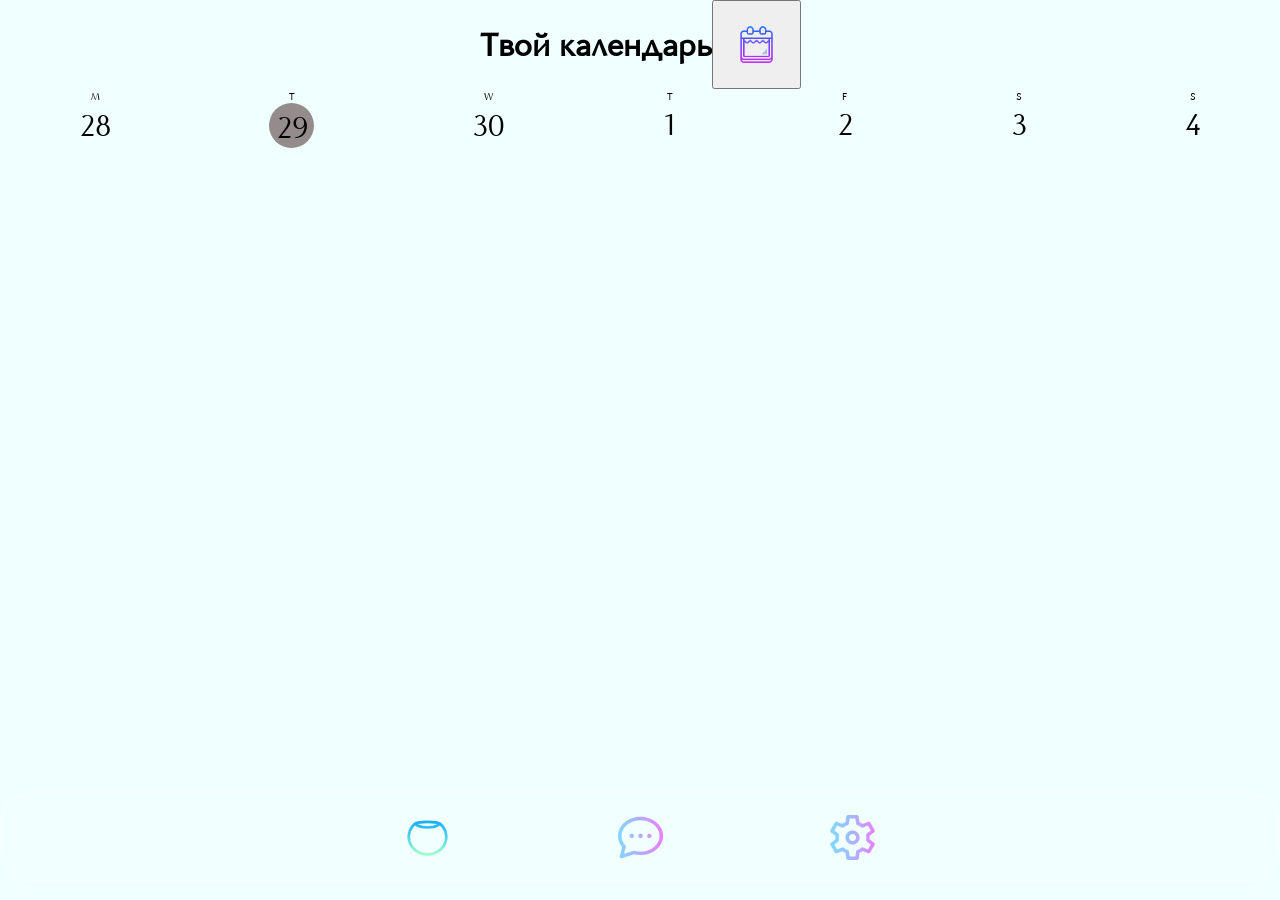
==== frontend/index.html @ 2f111b33 "Initial version of yourCalendar" ====
<!DOCTYPE html>
<html>
<head>
    <meta charset="UTF-8">
    <meta name="viewport" content="width=device-width, initial-scale=1.0">
    <title>Твой календарь</title>

    <link rel="stylesheet" href="style.css">
</head>
 <body>

    <div class="header">
        <h1 style="text-align: center;">Твой календарь</h1>
        <button class="logo-calendar">  
            <img src="icons/calendar.png" alt="Календарь" class="button-logo">        
        </button>
    </div>
    <div class="date-strip">
        <div class="date">
            <span class="weekday">M</span>
            <span class="number">28</span>
        </div>

        <div class="date">
            <span class="weekday">T</span>
            <div class="date today">
                <span class="number">29</span>
            </div>
        </div>

        <div class="date">
            <span class="weekday">W</span>
            <span class="number">30</span>
        </div>

        <div class="date">
            <span class="weekday">T</span>
            <span class="number">1</span>
        </div>

        <div class="date">
            <span class="weekday">F</span>
            <span class="number">2</span>
        </div>

        <div class="date">
            <span class="weekday">S</span>
            <span class="number">3</span>
        </div>

        <div class="date">
            <span class="weekday">S</span>
            <span class="number">4</span>
        </div>

    </div>

    <div id="calendar">
        <h2>Календарь</h2>

        <!-- здесь позже будет полноценный календарь -->

    </div>
    <div class="buttons">
        <a href="index.html" class="logo-button">
            <img src="icons/homepage.png" alt="Чат" class="button-logo">
        </a>
        <a href="chat.html" class="logo-button">
            <img src="icons/chat.png" alt="Чат" class="button-logo">
        </a>
        <!-- <button id="chat-button" class="logo-button">
            <img src="icons/chat.png" alt="Чат" class="button-logo">
            
        </button> -->

        <a href="settings.html" class="logo-button">
            <img src="icons/settings.png" alt="Чат" class="button-logo">
        </a>
    </div>
    <script src="app.js"></script>
</body>
</html>
---- frontend/style.css ----
@font-face {
    font-family: "Jonova";
    src: url("fonts/Jonova-Regular.ttf") format("truetype");
}


body{
  margin: 0;
  font-family: "Jonova", sans-serif;
  color: black;
  text-align: center;
  background-color: azure;
}
.header{
  display: flex;
  align-items: center;
  justify-content: center;
}
.logo-calendar{
  display:flex ;
  align-items: center;    /* Выравниваем по центру по горизонтали */
  justify-content: center;/* Выравниваем по центру по вертикали */
  padding: 20px 20px;     /* Внутренние отступы кнопки */
  cursor: pointer;        /* Курсор в виде руки при наведении */
}
#calendar{
  display:none;
}

.date-strip {
    display: flex;
    width: 100%;
    justify-content: space-around;
    text-align: center;
}

.date {
  display: flex;
  flex-direction: column;
  align-items: center;
}

.weekday {
  font-size: 10px;
}

.number {
  margin-top: 10%;
  font-size: 30px;
}

.today {
  display: flex;
  flex-direction: column;
  justify-content: center;
  align-items: center;
  width: 45px;            /* Ширина логотипа */
  height: 45px;            /* Высота логотипа */
  border-radius: 60%;

  background: rgba(126, 111, 111, 0.8);
}
.cycle-card{
  background-color: rgba(148, 114, 141, 0.3);
  background-origin: border-box;
  background-image: none;
}
.buttons{
  position: fixed;
  bottom: 2%;
  left: 0;
  right: 0;
  background: rgba(255, 255, 255, 0.1);
  backdrop-filter: blur(10px);
  border: 1px solid rgba(255, 255, 255, 0.3);
  display: flex;
  align-items: center;
  justify-content: center;
  border-width: 2px;
  border-radius: 30px;
  gap: 10%;
}
.logo-button {
  display: flex;  /* Включаем флексбокс */
  background: rgba(255, 255, 255, 0);
  border-radius: 20px;     
  flex-direction: column; /* Располагаем элементы вертикально (друг под другом) */
  align-items: center;    /* Выравниваем по центру по горизонтали */
  justify-content: center;/* Выравниваем по центру по вертикали */
  padding: 20px 20px;     /* Внутренние отступы кнопки */
  cursor: pointer;        /* Курсор в виде руки при наведении */
}

.button-logo {
  width: 45px;            /* Ширина логотипа */
  height: 45px;            /* Высота логотипа */
}

.screen {
    position: fixed;
    inset: 0;
    display: flex;
    flex-direction: column;
}

.hidden {
    display: none;
}
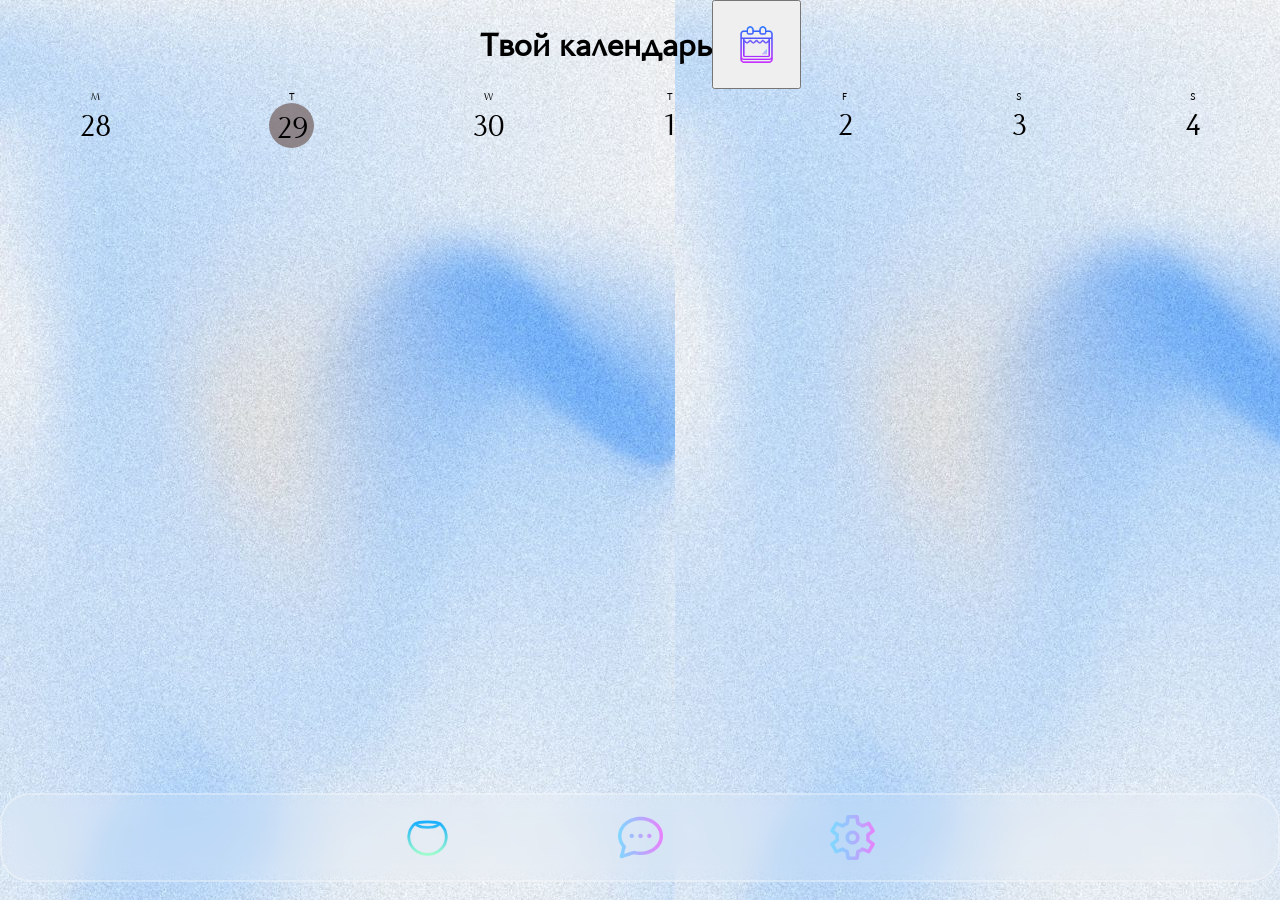
==== commit e3678070: "Update yourCalendar" ====
--- a/frontend/index.html
+++ b/frontend/index.html
@@ -68,15 +68,11 @@
         <a href="chat.html" class="logo-button">
             <img src="icons/chat.png" alt="Чат" class="button-logo">
         </a>
-        <!-- <button id="chat-button" class="logo-button">
-            <img src="icons/chat.png" alt="Чат" class="button-logo">
-            
-        </button> -->
 
         <a href="settings.html" class="logo-button">
             <img src="icons/settings.png" alt="Чат" class="button-logo">
         </a>
     </div>
-    <script src="app.js"></script>
+    <script src="index.js"></script>
 </body>
 </html>
--- a/frontend/style.css
+++ b/frontend/style.css
@@ -9,7 +9,7 @@
   font-family: "Jonova", sans-serif;
   color: black;
   text-align: center;
-  background-color: azure;
+  background-image: url("backgrounds/home.png");
 }
 .header{
   display: flex;
@@ -60,11 +60,8 @@
 
   background: rgba(126, 111, 111, 0.8);
 }
-.cycle-card{
-  background-color: rgba(148, 114, 141, 0.3);
-  background-origin: border-box;
-  background-image: none;
-}
+
+
 .buttons{
   position: fixed;
   bottom: 2%;
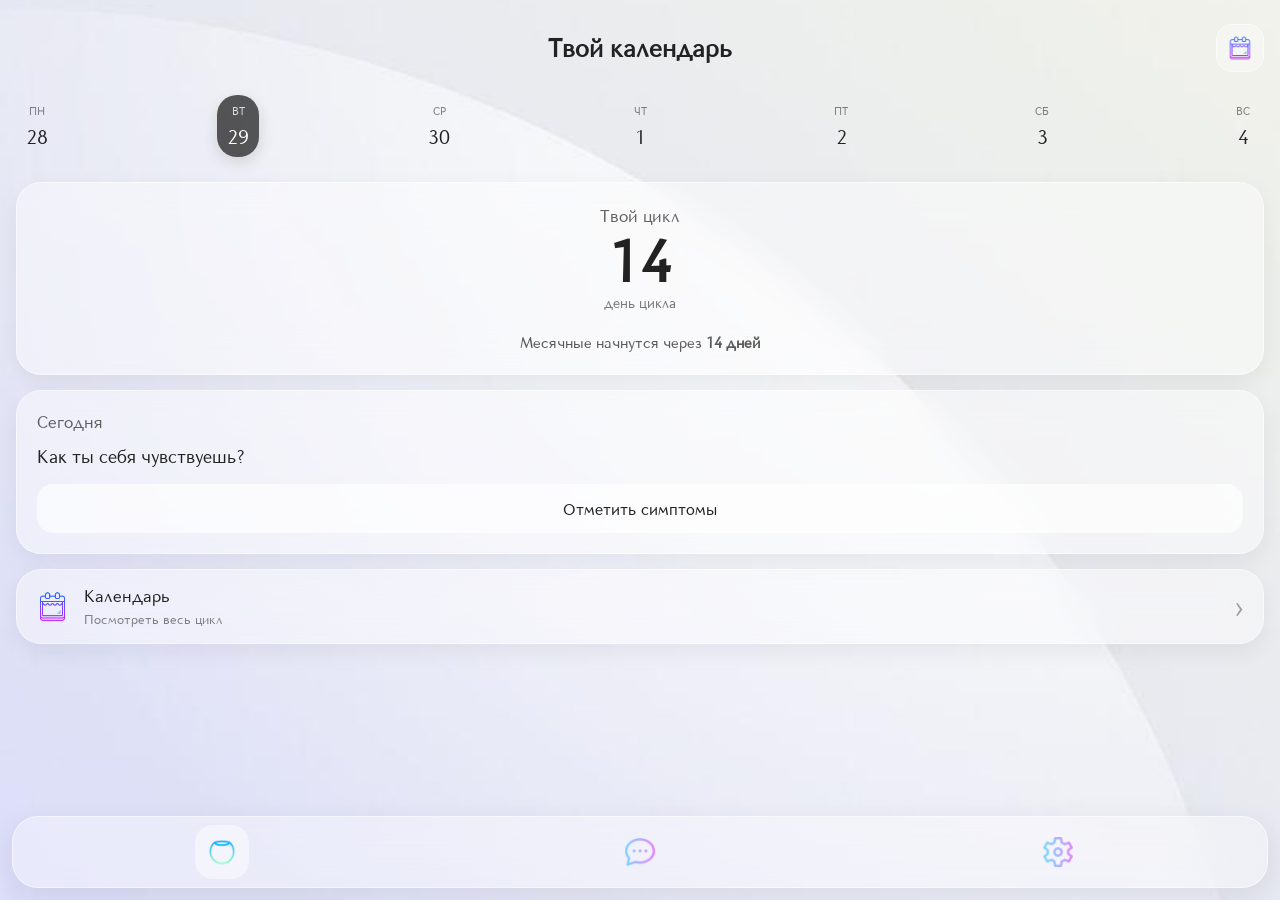
==== commit 0f92c4be: "ssddsada" ====
--- a/frontend/index.html
+++ b/frontend/index.html
@@ -1,78 +1,211 @@
 <!DOCTYPE html>
-<html>
+<html lang="ru">
+
 <head>
     <meta charset="UTF-8">
-    <meta name="viewport" content="width=device-width, initial-scale=1.0">
+
+    <meta
+        name="viewport"
+        content="width=device-width, initial-scale=1.0"
+    >
+
     <title>Твой календарь</title>
 
     <link rel="stylesheet" href="style.css">
+
+    <script src="https://telegram.org/js/telegram-web-app.js"></script>
 </head>
- <body>
-
-    <div class="header">
-        <h1 style="text-align: center;">Твой календарь</h1>
-        <button class="logo-calendar">  
-            <img src="icons/calendar.png" alt="Календарь" class="button-logo">        
-        </button>
-    </div>
-    <div class="date-strip">
-        <div class="date">
-            <span class="weekday">M</span>
-            <span class="number">28</span>
-        </div>
-
-        <div class="date">
-            <span class="weekday">T</span>
+
+<body>
+
+    <main class="home">
+
+        <!-- =========================
+             ВЕРХНЯЯ ЧАСТЬ
+             ========================= -->
+
+        <header class="header">
+
+            <h1>Твой календарь</h1>
+
+            <button class="calendar-button">
+                <img
+                    src="icons/calendar.png"
+                    alt="Календарь"
+                >
+            </button>
+
+        </header>
+
+
+        <!-- =========================
+             ЛЕНТА ДАТ
+             ========================= -->
+
+        <section class="date-strip">
+
+            <div class="date">
+                <span class="weekday">ПН</span>
+                <span class="number">28</span>
+            </div>
+
             <div class="date today">
+                <span class="weekday">ВТ</span>
                 <span class="number">29</span>
             </div>
-        </div>
-
-        <div class="date">
-            <span class="weekday">W</span>
-            <span class="number">30</span>
-        </div>
-
-        <div class="date">
-            <span class="weekday">T</span>
-            <span class="number">1</span>
-        </div>
-
-        <div class="date">
-            <span class="weekday">F</span>
-            <span class="number">2</span>
-        </div>
-
-        <div class="date">
-            <span class="weekday">S</span>
-            <span class="number">3</span>
-        </div>
-
-        <div class="date">
-            <span class="weekday">S</span>
-            <span class="number">4</span>
-        </div>
-
-    </div>
-
-    <div id="calendar">
-        <h2>Календарь</h2>
-
-        <!-- здесь позже будет полноценный календарь -->
-
-    </div>
-    <div class="buttons">
-        <a href="index.html" class="logo-button">
-            <img src="icons/homepage.png" alt="Чат" class="button-logo">
-        </a>
-        <a href="chat.html" class="logo-button">
-            <img src="icons/chat.png" alt="Чат" class="button-logo">
-        </a>
-
-        <a href="settings.html" class="logo-button">
-            <img src="icons/settings.png" alt="Чат" class="button-logo">
-        </a>
-    </div>
+
+            <div class="date">
+                <span class="weekday">СР</span>
+                <span class="number">30</span>
+            </div>
+
+            <div class="date">
+                <span class="weekday">ЧТ</span>
+                <span class="number">1</span>
+            </div>
+
+            <div class="date">
+                <span class="weekday">ПТ</span>
+                <span class="number">2</span>
+            </div>
+
+            <div class="date">
+                <span class="weekday">СБ</span>
+                <span class="number">3</span>
+            </div>
+
+            <div class="date">
+                <span class="weekday">ВС</span>
+                <span class="number">4</span>
+            </div>
+
+        </section>
+
+
+        <!-- =========================
+             ОСНОВНОЙ КОНТЕНТ
+             ========================= -->
+
+        <section class="content">
+
+
+            <!-- ЦИКЛ -->
+
+            <div class="cycle-card">
+
+                <div class="card-title">
+                    Твой цикл
+                </div>
+
+                <div class="cycle-day">
+                    14
+                </div>
+
+                <div class="cycle-label">
+                    день цикла
+                </div>
+
+                <div class="cycle-next">
+                    Месячные начнутся через
+                    <strong>14 дней</strong>
+                </div>
+
+            </div>
+
+
+            <!-- СЕГОДНЯ -->
+
+            <div class="today-card">
+
+                <div class="card-title">
+                    Сегодня
+                </div>
+
+                <div class="today-question">
+                    Как ты себя чувствуешь?
+                </div>
+
+                <button class="action-button">
+                    Отметить симптомы
+                </button>
+
+            </div>
+
+
+            <!-- КАЛЕНДАРЬ -->
+
+            <button class="calendar-card">
+
+                <img
+                    src="icons/calendar.png"
+                    alt=""
+                >
+
+                <div>
+                    <div class="calendar-card-title">
+                        Календарь
+                    </div>
+
+                    <div class="calendar-card-text">
+                        Посмотреть весь цикл
+                    </div>
+                </div>
+
+                <span class="arrow">
+                    ›
+                </span>
+
+            </button>
+
+
+        </section>
+
+
+        <!-- =========================
+             НИЖНЯЯ НАВИГАЦИЯ
+             ========================= -->
+
+        <nav class="bottom-navigation">
+
+            <a
+                href="index.html"
+                class="nav-button active"
+            >
+                <img
+                    src="icons/homepage.png"
+                    alt="Главная"
+                >
+            </a>
+
+
+            <a
+                href="chat.html"
+                class="nav-button"
+            >
+                <img
+                    src="icons/chat.png"
+                    alt="Чат"
+                >
+            </a>
+
+
+            <a
+                href="settings.html"
+                class="nav-button"
+            >
+                <img
+                    src="icons/settings.png"
+                    alt="Настройки"
+                >
+            </a>
+
+        </nav>
+
+    </main>
+
+
     <script src="index.js"></script>
+
 </body>
+
 </html>
--- a/frontend/style.css
+++ b/frontend/style.css
@@ -4,102 +4,494 @@
 }
 
 
-body{
-  margin: 0;
-  font-family: "Jonova", sans-serif;
-  color: black;
-  text-align: center;
-  background-image: url("backgrounds/home.png");
-}
-.header{
-  display: flex;
-  align-items: center;
-  justify-content: center;
-}
-.logo-calendar{
-  display:flex ;
-  align-items: center;    /* Выравниваем по центру по горизонтали */
-  justify-content: center;/* Выравниваем по центру по вертикали */
-  padding: 20px 20px;     /* Внутренние отступы кнопки */
-  cursor: pointer;        /* Курсор в виде руки при наведении */
-}
-#calendar{
-  display:none;
-}
+/* =========================================
+   ОСНОВА
+   ========================================= */
+
+* {
+    box-sizing: border-box;
+
+    -webkit-tap-highlight-color: transparent;
+}
+
+
+html,
+body {
+    width: 100%;
+    min-height: 100%;
+
+    margin: 0;
+    padding: 0;
+}
+
+
+body {
+    font-family: "Jonova", sans-serif;
+
+    color: #222;
+
+    background-image: url("backgrounds/home.png");
+    background-size: cover;
+    background-position: center;
+    background-attachment: fixed;
+}
+
+
+button,
+a {
+    font-family: inherit;
+}
+
+
+/* =========================================
+   ГЛАВНАЯ
+   ========================================= */
+
+.home {
+    width: 100%;
+    min-height: 100dvh;
+
+    padding:
+
+        max(15px, env(safe-area-inset-top))
+
+        16px
+
+        calc(100px + env(safe-area-inset-bottom));
+}
+
+
+/* =========================================
+   ШАПКА
+   ========================================= */
+
+.header {
+    display: flex;
+
+    align-items: center;
+    justify-content: center;
+
+    position: relative;
+
+    height: 65px;
+}
+
+
+.header h1 {
+    margin: 0;
+
+    font-size: 25px;
+    font-weight: 600;
+}
+
+
+.calendar-button {
+    position: absolute;
+
+    right: 0;
+
+    width: 48px;
+    height: 48px;
+
+    padding: 10px;
+
+    display: flex;
+    align-items: center;
+    justify-content: center;
+
+    border: 1px solid rgba(255, 255, 255, 0.45);
+
+    border-radius: 16px;
+
+    background: rgba(255, 255, 255, 0.35);
+
+    backdrop-filter: blur(15px);
+    -webkit-backdrop-filter: blur(15px);
+
+    cursor: pointer;
+
+    transition: 0.15s;
+}
+
+
+.calendar-button img {
+    width: 28px;
+    height: 28px;
+
+    object-fit: contain;
+}
+
+
+.calendar-button:active {
+    transform: scale(0.92);
+}
+
+
+/* =========================================
+   ДАТЫ
+   ========================================= */
 
 .date-strip {
-    display: flex;
     width: 100%;
+
+    display: flex;
+
+    align-items: center;
+    justify-content: space-between;
+
+    margin-top: 15px;
+}
+
+
+.date {
+    width: 42px;
+    height: 62px;
+
+    display: flex;
+
+    flex-direction: column;
+
+    align-items: center;
+    justify-content: center;
+
+    border-radius: 20px;
+
+    transition: 0.2s;
+}
+
+
+.weekday {
+    font-size: 11px;
+
+    opacity: 0.55;
+}
+
+
+.number {
+    margin-top: 6px;
+
+    font-size: 20px;
+}
+
+
+/* =========================================
+   СЕГОДНЯ
+   ========================================= */
+
+.date.today {
+    color: white;
+
+    background: rgba(40, 40, 40, 0.78);
+
+    box-shadow:
+        0 5px 15px rgba(0, 0, 0, 0.12);
+}
+
+
+.date.today .weekday {
+    opacity: 0.8;
+}
+
+
+/* =========================================
+   КОНТЕНТ
+   ========================================= */
+
+.content {
+    display: flex;
+
+    flex-direction: column;
+
+    gap: 15px;
+
+    margin-top: 25px;
+}
+
+
+/* =========================================
+   ОБЩИЕ КАРТОЧКИ
+   ========================================= */
+
+.cycle-card,
+.today-card,
+.calendar-card {
+
+    width: 100%;
+
+    border: 1px solid rgba(255, 255, 255, 0.5);
+
+    border-radius: 25px;
+
+    background: rgba(255, 255, 255, 0.42);
+
+    backdrop-filter: blur(18px);
+    -webkit-backdrop-filter: blur(18px);
+
+    box-shadow:
+        0 8px 25px rgba(0, 0, 0, 0.06);
+}
+
+
+/* =========================================
+   ЦИКЛ
+   ========================================= */
+
+.cycle-card {
+    padding: 22px;
+
+    text-align: center;
+}
+
+
+.card-title {
+    font-size: 17px;
+
+    opacity: 0.7;
+}
+
+
+.cycle-day {
+    margin-top: 5px;
+
+    font-size: 58px;
+
+    font-weight: 600;
+
+    line-height: 1;
+}
+
+
+.cycle-label {
+    margin-top: 3px;
+
+    font-size: 14px;
+
+    opacity: 0.6;
+}
+
+
+.cycle-next {
+    margin-top: 20px;
+
+    font-size: 15px;
+
+    opacity: 0.75;
+}
+
+
+.cycle-next strong {
+    font-weight: 600;
+}
+
+
+/* =========================================
+   СЕГОДНЯ
+   ========================================= */
+
+.today-card {
+    padding: 20px;
+}
+
+
+.today-question {
+    margin-top: 12px;
+
+    font-size: 18px;
+}
+
+
+/* =========================================
+   КНОПКА
+   ========================================= */
+
+.action-button {
+    width: 100%;
+
+    margin-top: 15px;
+
+    padding: 14px;
+
+    border: none;
+
+    border-radius: 16px;
+
+    background: rgba(255, 255, 255, 0.65);
+
+    color: #222;
+
+    font-family: inherit;
+
+    font-size: 16px;
+
+    cursor: pointer;
+
+    transition: 0.15s;
+}
+
+
+.action-button:active {
+    transform: scale(0.97);
+
+    background: rgba(255, 255, 255, 0.8);
+}
+
+
+/* =========================================
+   КАЛЕНДАРЬ
+   ========================================= */
+
+.calendar-card {
+
+    min-height: 75px;
+
+    padding: 15px 18px;
+
+    display: flex;
+
+    align-items: center;
+
+    text-align: left;
+
+    color: #222;
+
+    cursor: pointer;
+}
+
+
+.calendar-card img {
+    width: 35px;
+    height: 35px;
+
+    margin-right: 14px;
+}
+
+
+.calendar-card-title {
+    font-size: 17px;
+}
+
+
+.calendar-card-text {
+    margin-top: 3px;
+
+    font-size: 13px;
+
+    opacity: 0.55;
+}
+
+
+.arrow {
+    margin-left: auto;
+
+    font-size: 30px;
+
+    opacity: 0.4;
+}
+
+
+/* =========================================
+   НИЖНЕЕ МЕНЮ
+   ========================================= */
+
+.bottom-navigation {
+
+    position: fixed;
+
+    z-index: 100;
+
+    left: 12px;
+    right: 12px;
+
+    bottom: max(12px, env(safe-area-inset-bottom));
+
+    height: 72px;
+
+    display: flex;
+
+    align-items: center;
     justify-content: space-around;
-    text-align: center;
-}
-
-.date {
-  display: flex;
-  flex-direction: column;
-  align-items: center;
-}
-
-.weekday {
-  font-size: 10px;
-}
-
-.number {
-  margin-top: 10%;
-  font-size: 30px;
-}
-
-.today {
-  display: flex;
-  flex-direction: column;
-  justify-content: center;
-  align-items: center;
-  width: 45px;            /* Ширина логотипа */
-  height: 45px;            /* Высота логотипа */
-  border-radius: 60%;
-
-  background: rgba(126, 111, 111, 0.8);
-}
-
-
-.buttons{
-  position: fixed;
-  bottom: 2%;
-  left: 0;
-  right: 0;
-  background: rgba(255, 255, 255, 0.1);
-  backdrop-filter: blur(10px);
-  border: 1px solid rgba(255, 255, 255, 0.3);
-  display: flex;
-  align-items: center;
-  justify-content: center;
-  border-width: 2px;
-  border-radius: 30px;
-  gap: 10%;
-}
-.logo-button {
-  display: flex;  /* Включаем флексбокс */
-  background: rgba(255, 255, 255, 0);
-  border-radius: 20px;     
-  flex-direction: column; /* Располагаем элементы вертикально (друг под другом) */
-  align-items: center;    /* Выравниваем по центру по горизонтали */
-  justify-content: center;/* Выравниваем по центру по вертикали */
-  padding: 20px 20px;     /* Внутренние отступы кнопки */
-  cursor: pointer;        /* Курсор в виде руки при наведении */
-}
-
-.button-logo {
-  width: 45px;            /* Ширина логотипа */
-  height: 45px;            /* Высота логотипа */
-}
-
-.screen {
-    position: fixed;
-    inset: 0;
-    display: flex;
-    flex-direction: column;
-}
-
-.hidden {
-    display: none;
+
+    border: 1px solid rgba(255, 255, 255, 0.5);
+
+    border-radius: 26px;
+
+    background: rgba(255, 255, 255, 0.35);
+
+    backdrop-filter: blur(20px);
+    -webkit-backdrop-filter: blur(20px);
+
+    box-shadow:
+        0 8px 30px rgba(0, 0, 0, 0.08);
+}
+
+
+.nav-button {
+
+    width: 54px;
+    height: 54px;
+
+    display: flex;
+
+    align-items: center;
+    justify-content: center;
+
+    border-radius: 18px;
+
+    text-decoration: none;
+
+    transition:
+        transform 0.15s,
+        background 0.15s;
+}
+
+
+.nav-button img {
+    width: 30px;
+    height: 30px;
+
+    object-fit: contain;
+}
+
+
+.nav-button.active {
+    background: rgba(255, 255, 255, 0.45);
+}
+
+
+.nav-button:active {
+    transform: scale(0.9);
+}
+
+
+/* =========================================
+   МАЛЕНЬКИЕ ЭКРАНЫ
+   ========================================= */
+
+@media (max-width: 380px) {
+
+    .home {
+        padding-left: 12px;
+        padding-right: 12px;
+    }
+
+
+    .header h1 {
+        font-size: 22px;
+    }
+
+
+    .date {
+        width: 38px;
+    }
+
+
+    .number {
+        font-size: 18px;
+    }
+
+
+    .cycle-day {
+        font-size: 50px;
+    }
+
 }
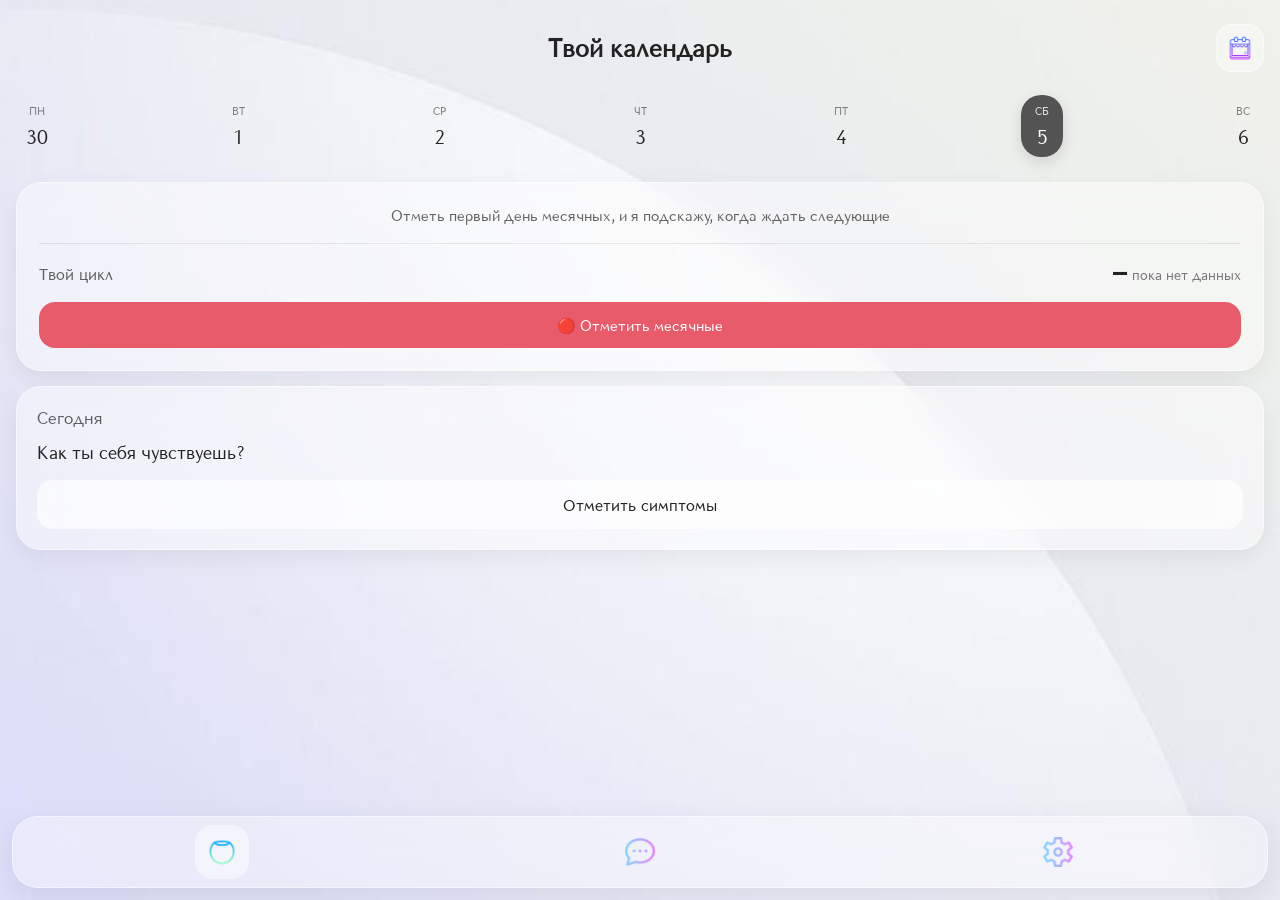
==== commit 6fb1bb40: "Update main page and settings" ====
--- a/frontend/index.html
+++ b/frontend/index.html
@@ -20,15 +20,13 @@
 
     <main class="home">
 
-        <!-- =========================
-             ВЕРХНЯЯ ЧАСТЬ
-             ========================= -->
+        <!-- ВЕРХНЯЯ ЧАСТЬ -->
 
         <header class="header">
 
             <h1>Твой календарь</h1>
 
-            <button class="calendar-button">
+            <button class="calendar-button" id="calendarButton">
                 <img
                     src="icons/calendar.png"
                     alt="Календарь"
@@ -38,77 +36,40 @@
         </header>
 
 
-        <!-- =========================
-             ЛЕНТА ДАТ
-             ========================= -->
-
-        <section class="date-strip">
-
-            <div class="date">
-                <span class="weekday">ПН</span>
-                <span class="number">28</span>
-            </div>
-
-            <div class="date today">
-                <span class="weekday">ВТ</span>
-                <span class="number">29</span>
-            </div>
-
-            <div class="date">
-                <span class="weekday">СР</span>
-                <span class="number">30</span>
-            </div>
-
-            <div class="date">
-                <span class="weekday">ЧТ</span>
-                <span class="number">1</span>
-            </div>
-
-            <div class="date">
-                <span class="weekday">ПТ</span>
-                <span class="number">2</span>
-            </div>
-
-            <div class="date">
-                <span class="weekday">СБ</span>
-                <span class="number">3</span>
-            </div>
-
-            <div class="date">
-                <span class="weekday">ВС</span>
-                <span class="number">4</span>
-            </div>
-
-        </section>
-
-
-        <!-- =========================
-             ОСНОВНОЙ КОНТЕНТ
-             ========================= -->
+        <!-- ЛЕНТА ДАТ (заполняется в index.js по текущей дате) -->
+
+        <section class="date-strip" id="dateStrip"></section>
+
+
+        <!-- ОСНОВНОЙ КОНТЕНТ -->
 
         <section class="content">
 
-
-            <!-- ЦИКЛ -->
+            <!-- ЦИКЛ: сначала прогноз, потом день цикла -->
 
             <div class="cycle-card">
 
-                <div class="card-title">
-                    Твой цикл
-                </div>
-
-                <div class="cycle-day">
-                    14
-                </div>
-
-                <div class="cycle-label">
-                    день цикла
-                </div>
-
-                <div class="cycle-next">
-                    Месячные начнутся через
-                    <strong>14 дней</strong>
-                </div>
+                <div class="cycle-next" id="cycleNext"></div>
+
+                <div class="cycle-info">
+
+                    <div class="card-title">
+                        Твой цикл
+                    </div>
+
+                    <div class="cycle-day-wrap">
+                        <span class="cycle-day" id="cycleDay">–</span>
+                        <span class="cycle-label" id="cycleLabel">день цикла</span>
+                    </div>
+
+                </div>
+
+                <button
+                    class="period-button"
+                    id="periodButton"
+                >
+                    🔴 Отметить месячные
+                </button>
 
             </div>
 
@@ -121,91 +82,143 @@
                     Сегодня
                 </div>
 
-                <div class="today-question">
+                <div class="today-question" id="todayQuestion">
                     Как ты себя чувствуешь?
                 </div>
 
-                <button class="action-button">
+                <button class="action-button" id="symptomsButton">
                     Отметить симптомы
                 </button>
 
             </div>
 
-
-            <!-- КАЛЕНДАРЬ -->
-
-            <button class="calendar-card">
-
-                <img
-                    src="icons/calendar.png"
-                    alt=""
-                >
-
-                <div>
-                    <div class="calendar-card-title">
-                        Календарь
-                    </div>
-
-                    <div class="calendar-card-text">
-                        Посмотреть весь цикл
-                    </div>
-                </div>
-
-                <span class="arrow">
-                    ›
-                </span>
-
-            </button>
-
-
         </section>
 
 
-        <!-- =========================
-             НИЖНЯЯ НАВИГАЦИЯ
-             ========================= -->
+        <!-- НИЖНЯЯ НАВИГАЦИЯ -->
 
         <nav class="bottom-navigation">
 
-            <a
-                href="index.html"
-                class="nav-button active"
-            >
-                <img
-                    src="icons/homepage.png"
-                    alt="Главная"
-                >
+            <a href="index.html" class="nav-button active">
+                <img src="icons/homepage.png" alt="Главная">
             </a>
 
-
-            <a
-                href="chat.html"
-                class="nav-button"
-            >
-                <img
-                    src="icons/chat.png"
-                    alt="Чат"
-                >
+            <a href="messages.html" class="nav-button">
+                <img src="icons/chat.png" alt="Чат">
             </a>
 
-
-            <a
-                href="settings.html"
-                class="nav-button"
-            >
-                <img
-                    src="icons/settings.png"
-                    alt="Настройки"
-                >
+            <a href="settings.html" class="nav-button">
+                <img src="icons/settings.png" alt="Настройки">
             </a>
 
         </nav>
 
+
+        <!-- КАЛЕНДАРЬ -->
+
+        <div class="calendar-overlay" id="calendarOverlay">
+
+            <div class="calendar-modal">
+
+                <div class="calendar-modal-header">
+
+                    <div>
+                        <div class="calendar-title">Календарь</div>
+
+                        <div class="calendar-mode-text" id="calendarModeText">
+                            Нажми на первый день месячных
+                        </div>
+                    </div>
+
+                    <button class="calendar-close" id="calendarClose">×</button>
+
+                </div>
+
+                <div class="calendar-scroll" id="calendarScroll">
+                    <!-- Месяцы создаются через JS -->
+                </div>
+
+            </div>
+
+        </div>
+
+
+        <!-- САМОЧУВСТВИЕ -->
+
+        <div class="calendar-overlay" id="symptomsOverlay">
+
+            <div class="calendar-modal symptoms-modal">
+
+                <div class="calendar-modal-header">
+
+                    <div>
+                        <div class="calendar-title">Как ты сегодня?</div>
+
+                        <div class="calendar-mode-text">
+                            Отметь, что чувствуешь. Это поможет мне поддержать тебя
+                        </div>
+                    </div>
+
+                    <button class="calendar-close" id="symptomsClose">×</button>
+
+                </div>
+
+                <div class="symptoms-body">
+
+                    <div class="symptoms-section">
+                        <div class="symptoms-section-title">Настроение</div>
+                        <div class="mood-row" id="moodRow"></div>
+                    </div>
+
+                    <div class="symptoms-section">
+                        <div class="symptoms-section-title">Тело</div>
+                        <div class="chips" id="bodyChips"></div>
+                    </div>
+
+                    <div class="symptoms-section">
+                        <div class="symptoms-section-title">Эмоции</div>
+                        <div class="chips" id="emotionChips"></div>
+                    </div>
+
+                    <div class="symptoms-section">
+                        <div class="symptoms-section-title">Насколько сильная боль?</div>
+                        <div class="pain-row" id="painRow"></div>
+
+                        <div class="pain-hint" id="painHint">
+                            Если боль очень сильная или необычная, лучше рассказать
+                            взрослому, которому доверяешь, или показаться врачу.
+                        </div>
+                    </div>
+
+                    <div class="symptoms-section">
+                        <div class="symptoms-section-title">Хочешь что-то добавить?</div>
+
+                        <textarea
+                            class="symptoms-note"
+                            id="symptomsNote"
+                            maxlength="200"
+                            placeholder="Например: поругалась с подругой"
+                        ></textarea>
+                    </div>
+
+                </div>
+
+                <div class="symptoms-footer">
+                    <button class="symptoms-save" id="symptomsSave">
+                        Сохранить
+                    </button>
+                </div>
+
+            </div>
+
+        </div>
+
     </main>
 
 
+    <script src="cycle-data.js"></script>
     <script src="index.js"></script>
 
 </body>
 
-</html>+</html>
--- a/frontend/style.css
+++ b/frontend/style.css
@@ -213,8 +213,7 @@
    ========================================= */
 
 .cycle-card,
-.today-card,
-.calendar-card {
+.today-card {
 
     width: 100%;
 
@@ -250,11 +249,59 @@
 }
 
 
+.cycle-next {
+    margin: 0;
+}
+
+
+.cycle-next-label {
+    display: block;
+
+    font-size: 15px;
+
+    opacity: 0.7;
+}
+
+
+.cycle-next-value {
+    display: block;
+
+    margin-top: 6px;
+
+    font-size: 42px;
+    font-weight: 600;
+
+    line-height: 1.1;
+}
+
+
+.cycle-info {
+    margin-top: 18px;
+    padding-top: 14px;
+
+    display: flex;
+    align-items: baseline;
+    justify-content: space-between;
+
+    border-top: 1px solid rgba(0, 0, 0, 0.08);
+}
+
+
+.cycle-info .card-title {
+    font-size: 16px;
+}
+
+
+.cycle-day-wrap {
+    display: flex;
+    align-items: baseline;
+
+    gap: 6px;
+}
+
+
 .cycle-day {
-    margin-top: 5px;
-
-    font-size: 58px;
-
+    font-size: 26px;
     font-weight: 600;
 
     line-height: 1;
@@ -262,26 +309,12 @@
 
 
 .cycle-label {
-    margin-top: 3px;
-
     font-size: 14px;
 
     opacity: 0.6;
 }
 
 
-.cycle-next {
-    margin-top: 20px;
-
-    font-size: 15px;
-
-    opacity: 0.75;
-}
-
-
-.cycle-next strong {
-    font-weight: 600;
-}
 
 
 /* =========================================
@@ -336,57 +369,6 @@
 }
 
 
-/* =========================================
-   КАЛЕНДАРЬ
-   ========================================= */
-
-.calendar-card {
-
-    min-height: 75px;
-
-    padding: 15px 18px;
-
-    display: flex;
-
-    align-items: center;
-
-    text-align: left;
-
-    color: #222;
-
-    cursor: pointer;
-}
-
-
-.calendar-card img {
-    width: 35px;
-    height: 35px;
-
-    margin-right: 14px;
-}
-
-
-.calendar-card-title {
-    font-size: 17px;
-}
-
-
-.calendar-card-text {
-    margin-top: 3px;
-
-    font-size: 13px;
-
-    opacity: 0.55;
-}
-
-
-.arrow {
-    margin-left: auto;
-
-    font-size: 30px;
-
-    opacity: 0.4;
-}
 
 
 /* =========================================
@@ -490,8 +472,515 @@
     }
 
 
-    .cycle-day {
-        font-size: 50px;
-    }
-
+}
+/* =========================================================
+   ОТМЕТИТЬ МЕСЯЧНЫЕ
+   ========================================================= */
+
+.period-button {
+    width: 100%;
+    margin-top: 18px;
+
+    padding: 13px 16px;
+
+    border: none;
+    border-radius: 16px;
+
+    background: #e85b6b;
+
+    color: white;
+
+    font-family: inherit;
+    font-size: 15px;
+
+    cursor: pointer;
+
+    transition: transform 0.15s ease;
+}
+
+.period-button:active {
+    transform: scale(0.97);
+}
+
+
+/* =========================================================
+   КАЛЕНДАРЬ OVERLAY
+   ========================================================= */
+
+.calendar-overlay {
+    position: fixed;
+
+    inset: 0;
+
+    z-index: 1000;
+
+    display: flex;
+    align-items: flex-end;
+
+    background: rgba(0, 0, 0, 0.28);
+
+    backdrop-filter: blur(6px);
+    -webkit-backdrop-filter: blur(6px);
+
+    opacity: 0;
+    visibility: hidden;
+
+    transition:
+        opacity 0.25s ease,
+        visibility 0.25s ease;
+}
+
+
+.calendar-overlay.open {
+    opacity: 1;
+    visibility: visible;
+}
+
+
+/* =========================================================
+   ОКНО КАЛЕНДАРЯ
+   ========================================================= */
+
+.calendar-modal {
+    width: 100%;
+    height: 88dvh;
+
+    color: white;
+
+    background: rgba(35, 35, 42, 0.96);
+
+    border-radius: 28px 28px 0 0;
+
+    border-top:
+        1px solid rgba(255, 255, 255, 0.18);
+
+    backdrop-filter: blur(25px);
+    -webkit-backdrop-filter: blur(25px);
+
+    transform: translateY(100%);
+
+    transition:
+        transform 0.3s ease;
+
+    display: flex;
+    flex-direction: column;
+
+    overflow: hidden;
+}
+
+
+.calendar-overlay.open .calendar-modal {
+    transform: translateY(0);
+}
+
+
+/* =========================================================
+   ЗАГОЛОВОК КАЛЕНДАРЯ
+   ========================================================= */
+
+.calendar-modal-header {
+    min-height: 76px;
+
+    padding: 15px 18px;
+
+    display: flex;
+    align-items: center;
+    justify-content: space-between;
+
+    border-bottom:
+        1px solid rgba(255, 255, 255, 0.1);
+
+    flex-shrink: 0;
+}
+
+
+.calendar-title {
+    font-size: 21px;
+}
+
+
+.calendar-mode-text {
+    margin-top: 4px;
+
+    font-size: 12px;
+
+    opacity: 0.55;
+}
+
+
+.calendar-close {
+    width: 40px;
+    height: 40px;
+
+    border: none;
+    border-radius: 50%;
+
+    background:
+        rgba(255, 255, 255, 0.12);
+
+    color: white;
+
+    font-family: Arial, sans-serif;
+    font-size: 27px;
+
+    cursor: pointer;
+}
+
+
+/* =========================================================
+   ПРОКРУТКА КАЛЕНДАРЯ
+   ========================================================= */
+
+.calendar-scroll {
+    flex: 1;
+
+    overflow-y: auto;
+
+    padding: 16px 15px 30px;
+
+    -webkit-overflow-scrolling: touch;
+
+    overscroll-behavior: contain;
+}
+
+
+.calendar-scroll::-webkit-scrollbar {
+    width: 0;
+}
+
+
+/* =========================================================
+   МЕСЯЦ
+   ========================================================= */
+
+.calendar-month {
+    margin-bottom: 32px;
+}
+
+
+.calendar-month-title {
+    margin-bottom: 15px;
+
+    text-align: center;
+
+    font-size: 19px;
+
+    text-transform: capitalize;
+}
+
+
+/* =========================================================
+   ДНИ НЕДЕЛИ
+   ========================================================= */
+
+.calendar-weekdays {
+    display: grid;
+
+    grid-template-columns:
+        repeat(7, 1fr);
+
+    margin-bottom: 8px;
+}
+
+
+.calendar-weekday {
+    text-align: center;
+
+    font-size: 12px;
+
+    opacity: 0.5;
+}
+
+
+/* =========================================================
+   ДНИ
+   ========================================================= */
+
+.calendar-days {
+    display: grid;
+
+    grid-template-columns:
+        repeat(7, 1fr);
+
+    gap: 5px;
+}
+
+
+.calendar-empty {
+    height: 42px;
+}
+
+
+.calendar-day {
+    width: 42px;
+    height: 42px;
+
+    margin: auto;
+
+    padding: 0;
+
+    border: 2px solid transparent;
+    border-radius: 50%;
+
+    background: transparent;
+
+    color: white;
+
+    font-family: inherit;
+    font-size: 14px;
+
+    cursor: pointer;
+
+    transition:
+        transform 0.15s ease,
+        background 0.15s ease;
+}
+
+
+.calendar-day:active {
+    transform: scale(0.88);
+}
+
+
+/* =========================================================
+   СЕГОДНЯ — СЕРЫЙ
+   ========================================================= */
+
+.calendar-day.today {
+    background:
+        rgba(150, 150, 150, 0.5);
+}
+
+
+/* =========================================================
+   МЕСЯЧНЫЕ — КРАСНЫЕ
+   ========================================================= */
+
+.calendar-day.period {
+    background: #e85b6b;
+
+    border-color: #e85b6b;
+}
+
+
+/*
+   Если сегодня одновременно
+   является днём месячных
+*/
+
+.calendar-day.today.period {
+    background: #e85b6b;
+
+    border-color:
+        rgba(255, 255, 255, 0.7);
+}
+
+
+/* =========================================================
+   ПРОГНОЗ И БУДУЩИЕ ДНИ В КАЛЕНДАРЕ
+   ========================================================= */
+
+.calendar-day.predicted {
+    border: 2px dashed #e85b6b;
+
+    background: rgba(232, 91, 107, 0.12);
+}
+
+.calendar-day.future:not(.predicted) {
+    opacity: 0.45;
+}
+
+
+/* =========================================================
+   ОКНО САМОЧУВСТВИЯ
+   ========================================================= */
+
+.symptoms-modal {
+    height: auto;
+    max-height: 88dvh;
+}
+
+.symptoms-body {
+    flex: 1 1 auto;
+    min-height: 0;
+
+    padding: 16px 18px 8px;
+
+    overflow-y: auto;
+    overscroll-behavior: contain;
+}
+
+.symptoms-section {
+    margin-bottom: 22px;
+}
+
+.symptoms-section-title {
+    margin-bottom: 10px;
+
+    font-size: 15px;
+
+    opacity: 0.8;
+}
+
+.mood-row {
+    display: flex;
+    gap: 6px;
+}
+
+.mood-option {
+    flex: 1;
+
+    display: flex;
+    flex-direction: column;
+    align-items: center;
+    gap: 4px;
+
+    padding: 10px 2px;
+
+    border: 2px solid transparent;
+    border-radius: 16px;
+
+    background: rgba(255, 255, 255, 0.08);
+
+    color: white;
+
+    font-family: inherit;
+    font-size: 10px;
+
+    cursor: pointer;
+}
+
+.mood-emoji {
+    font-size: 26px;
+}
+
+.mood-option.selected {
+    border-color: #e85b6b;
+
+    background: rgba(232, 91, 107, 0.2);
+}
+
+.chips {
+    display: flex;
+    flex-wrap: wrap;
+    gap: 8px;
+}
+
+.chip {
+    padding: 9px 14px;
+
+    border: 1px solid rgba(255, 255, 255, 0.2);
+    border-radius: 999px;
+
+    background: rgba(255, 255, 255, 0.08);
+
+    color: white;
+
+    font-family: inherit;
+    font-size: 14px;
+
+    cursor: pointer;
+}
+
+.chip.selected {
+    border-color: #e85b6b;
+
+    background: #e85b6b;
+}
+
+.pain-row {
+    display: grid;
+    grid-template-columns: repeat(4, 1fr);
+    gap: 8px;
+}
+
+.pain-option {
+    padding: 11px 4px;
+
+    border: 2px solid transparent;
+    border-radius: 14px;
+
+    background: rgba(255, 255, 255, 0.08);
+
+    color: white;
+
+    font-family: inherit;
+    font-size: 14px;
+
+    cursor: pointer;
+}
+
+.pain-option.selected {
+    border-color: #e85b6b;
+
+    background: rgba(232, 91, 107, 0.2);
+}
+
+.pain-hint {
+    display: none;
+
+    margin-top: 10px;
+
+    font-size: 12px;
+    line-height: 1.4;
+
+    opacity: 0.75;
+}
+
+.pain-hint.visible {
+    display: block;
+}
+
+.symptoms-note {
+    width: 100%;
+    min-height: 70px;
+
+    padding: 12px;
+
+    border: 1px solid rgba(255, 255, 255, 0.2);
+    border-radius: 14px;
+
+    background: rgba(255, 255, 255, 0.08);
+
+    color: white;
+
+    font-family: inherit;
+    font-size: 14px;
+
+    resize: none;
+    outline: none;
+}
+
+.symptoms-note::placeholder {
+    color: rgba(255, 255, 255, 0.5);
+}
+
+.symptoms-footer {
+    flex-shrink: 0;
+
+    padding: 12px 18px calc(12px + env(safe-area-inset-bottom));
+
+    border-top: 1px solid rgba(255, 255, 255, 0.1);
+}
+
+.symptoms-save {
+    width: 100%;
+
+    padding: 15px;
+
+    border: none;
+    border-radius: 16px;
+
+    background: #e85b6b;
+
+    color: white;
+
+    font-family: inherit;
+    font-size: 16px;
+
+    cursor: pointer;
+}
+
+.symptoms-save:active {
+    transform: scale(0.97);
 }
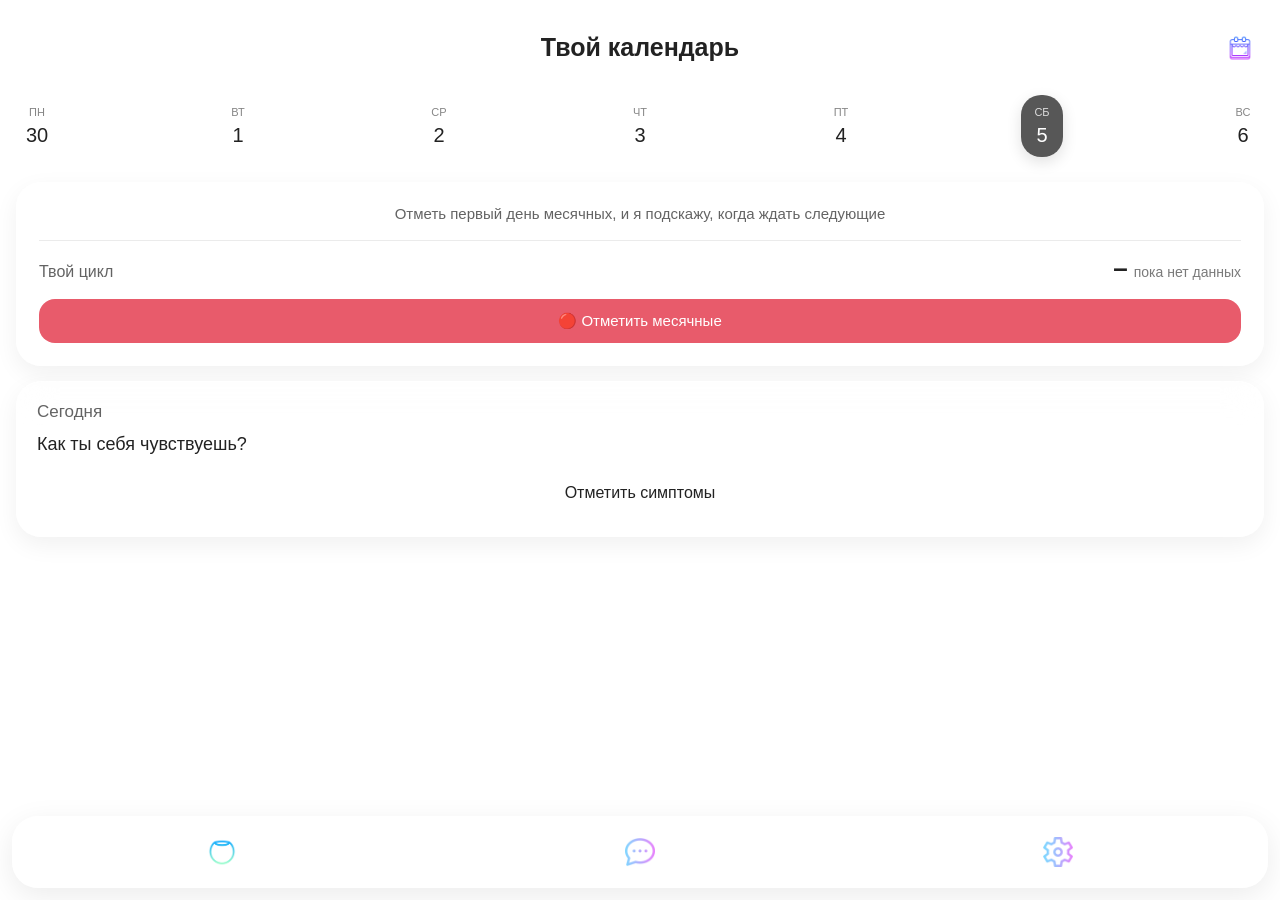
==== commit 2e851ec3: "update backend" ====
--- a/frontend/index.html
+++ b/frontend/index.html
@@ -11,7 +11,9 @@
 
     <title>Твой календарь</title>
 
-    <link rel="stylesheet" href="style.css">
+    <link rel="stylesheet" href="styles/style.css">
+    <link rel="stylesheet" href="styles/transitions.css">
+    <script src="scripts/transitions.js"></script>
 
     <script src="https://telegram.org/js/telegram-web-app.js"></script>
 </head>
@@ -216,8 +218,8 @@
     </main>
 
 
-    <script src="cycle-data.js"></script>
-    <script src="index.js"></script>
+    <script src="scripts/cycle-data.js"></script>
+    <script src="scripts/index.js"></script>
 
 </body>
 
--- a/frontend/styles/style.css
+++ b/frontend/styles/style.css
@@ -0,0 +1,986 @@
+@font-face {
+    font-family: "Jonova";
+    src: url("fonts/Jonova-Regular.ttf") format("truetype");
+}
+
+
+/* =========================================
+   ОСНОВА
+   ========================================= */
+
+* {
+    box-sizing: border-box;
+
+    -webkit-tap-highlight-color: transparent;
+}
+
+
+html,
+body {
+    width: 100%;
+    min-height: 100%;
+
+    margin: 0;
+    padding: 0;
+}
+
+
+body {
+    font-family: "Jonova", sans-serif;
+
+    color: #222;
+
+    background-image: url("backgrounds/home.png");
+    background-size: cover;
+    background-position: center;
+    background-attachment: fixed;
+}
+
+
+button,
+a {
+    font-family: inherit;
+}
+
+
+/* =========================================
+   ГЛАВНАЯ
+   ========================================= */
+
+.home {
+    width: 100%;
+    min-height: 100dvh;
+
+    padding:
+
+        max(15px, env(safe-area-inset-top))
+
+        16px
+
+        calc(100px + env(safe-area-inset-bottom));
+}
+
+
+/* =========================================
+   ШАПКА
+   ========================================= */
+
+.header {
+    display: flex;
+
+    align-items: center;
+    justify-content: center;
+
+    position: relative;
+
+    height: 65px;
+}
+
+
+.header h1 {
+    margin: 0;
+
+    font-size: 25px;
+    font-weight: 600;
+}
+
+
+.calendar-button {
+    position: absolute;
+
+    right: 0;
+
+    width: 48px;
+    height: 48px;
+
+    padding: 10px;
+
+    display: flex;
+    align-items: center;
+    justify-content: center;
+
+    border: 1px solid rgba(255, 255, 255, 0.45);
+
+    border-radius: 16px;
+
+    background: rgba(255, 255, 255, 0.35);
+
+    backdrop-filter: blur(15px);
+    -webkit-backdrop-filter: blur(15px);
+
+    cursor: pointer;
+
+    transition: 0.15s;
+}
+
+
+.calendar-button img {
+    width: 28px;
+    height: 28px;
+
+    object-fit: contain;
+}
+
+
+.calendar-button:active {
+    transform: scale(0.92);
+}
+
+
+/* =========================================
+   ДАТЫ
+   ========================================= */
+
+.date-strip {
+    width: 100%;
+
+    display: flex;
+
+    align-items: center;
+    justify-content: space-between;
+
+    margin-top: 15px;
+}
+
+
+.date {
+    width: 42px;
+    height: 62px;
+
+    display: flex;
+
+    flex-direction: column;
+
+    align-items: center;
+    justify-content: center;
+
+    border-radius: 20px;
+
+    transition: 0.2s;
+}
+
+
+.weekday {
+    font-size: 11px;
+
+    opacity: 0.55;
+}
+
+
+.number {
+    margin-top: 6px;
+
+    font-size: 20px;
+}
+
+
+/* =========================================
+   СЕГОДНЯ
+   ========================================= */
+
+.date.today {
+    color: white;
+
+    background: rgba(40, 40, 40, 0.78);
+
+    box-shadow:
+        0 5px 15px rgba(0, 0, 0, 0.12);
+}
+
+
+.date.today .weekday {
+    opacity: 0.8;
+}
+
+
+/* =========================================
+   КОНТЕНТ
+   ========================================= */
+
+.content {
+    display: flex;
+
+    flex-direction: column;
+
+    gap: 15px;
+
+    margin-top: 25px;
+}
+
+
+/* =========================================
+   ОБЩИЕ КАРТОЧКИ
+   ========================================= */
+
+.cycle-card,
+.today-card {
+
+    width: 100%;
+
+    border: 1px solid rgba(255, 255, 255, 0.5);
+
+    border-radius: 25px;
+
+    background: rgba(255, 255, 255, 0.42);
+
+    backdrop-filter: blur(18px);
+    -webkit-backdrop-filter: blur(18px);
+
+    box-shadow:
+        0 8px 25px rgba(0, 0, 0, 0.06);
+}
+
+
+/* =========================================
+   ЦИКЛ
+   ========================================= */
+
+.cycle-card {
+    padding: 22px;
+
+    text-align: center;
+}
+
+
+.card-title {
+    font-size: 17px;
+
+    opacity: 0.7;
+}
+
+
+.cycle-next {
+    margin: 0;
+}
+
+
+.cycle-next-label {
+    display: block;
+
+    font-size: 15px;
+
+    opacity: 0.7;
+}
+
+
+.cycle-next-value {
+    display: block;
+
+    margin-top: 6px;
+
+    font-size: 42px;
+    font-weight: 600;
+
+    line-height: 1.1;
+}
+
+
+.cycle-info {
+    margin-top: 18px;
+    padding-top: 14px;
+
+    display: flex;
+    align-items: baseline;
+    justify-content: space-between;
+
+    border-top: 1px solid rgba(0, 0, 0, 0.08);
+}
+
+
+.cycle-info .card-title {
+    font-size: 16px;
+}
+
+
+.cycle-day-wrap {
+    display: flex;
+    align-items: baseline;
+
+    gap: 6px;
+}
+
+
+.cycle-day {
+    font-size: 26px;
+    font-weight: 600;
+
+    line-height: 1;
+}
+
+
+.cycle-label {
+    font-size: 14px;
+
+    opacity: 0.6;
+}
+
+
+
+
+/* =========================================
+   СЕГОДНЯ
+   ========================================= */
+
+.today-card {
+    padding: 20px;
+}
+
+
+.today-question {
+    margin-top: 12px;
+
+    font-size: 18px;
+}
+
+
+/* =========================================
+   КНОПКА
+   ========================================= */
+
+.action-button {
+    width: 100%;
+
+    margin-top: 15px;
+
+    padding: 14px;
+
+    border: none;
+
+    border-radius: 16px;
+
+    background: rgba(255, 255, 255, 0.65);
+
+    color: #222;
+
+    font-family: inherit;
+
+    font-size: 16px;
+
+    cursor: pointer;
+
+    transition: 0.15s;
+}
+
+
+.action-button:active {
+    transform: scale(0.97);
+
+    background: rgba(255, 255, 255, 0.8);
+}
+
+
+
+
+/* =========================================
+   НИЖНЕЕ МЕНЮ
+   ========================================= */
+
+.bottom-navigation {
+
+    position: fixed;
+
+    z-index: 100;
+
+    left: 12px;
+    right: 12px;
+
+    bottom: max(12px, env(safe-area-inset-bottom));
+
+    height: 72px;
+
+    display: flex;
+
+    align-items: center;
+    justify-content: space-around;
+
+    border: 1px solid rgba(255, 255, 255, 0.5);
+
+    border-radius: 26px;
+
+    background: rgba(255, 255, 255, 0.35);
+
+    backdrop-filter: blur(20px);
+    -webkit-backdrop-filter: blur(20px);
+
+    box-shadow:
+        0 8px 30px rgba(0, 0, 0, 0.08);
+}
+
+
+.nav-button {
+
+    width: 54px;
+    height: 54px;
+
+    display: flex;
+
+    align-items: center;
+    justify-content: center;
+
+    border-radius: 18px;
+
+    text-decoration: none;
+
+    transition:
+        transform 0.15s,
+        background 0.15s;
+}
+
+
+.nav-button img {
+    width: 30px;
+    height: 30px;
+
+    object-fit: contain;
+}
+
+
+.nav-button.active {
+    background: rgba(255, 255, 255, 0.45);
+}
+
+
+.nav-button:active {
+    transform: scale(0.9);
+}
+
+
+/* =========================================
+   МАЛЕНЬКИЕ ЭКРАНЫ
+   ========================================= */
+
+@media (max-width: 380px) {
+
+    .home {
+        padding-left: 12px;
+        padding-right: 12px;
+    }
+
+
+    .header h1 {
+        font-size: 22px;
+    }
+
+
+    .date {
+        width: 38px;
+    }
+
+
+    .number {
+        font-size: 18px;
+    }
+
+
+}
+/* =========================================================
+   ОТМЕТИТЬ МЕСЯЧНЫЕ
+   ========================================================= */
+
+.period-button {
+    width: 100%;
+    margin-top: 18px;
+
+    padding: 13px 16px;
+
+    border: none;
+    border-radius: 16px;
+
+    background: #e85b6b;
+
+    color: white;
+
+    font-family: inherit;
+    font-size: 15px;
+
+    cursor: pointer;
+
+    transition: transform 0.15s ease;
+}
+
+.period-button:active {
+    transform: scale(0.97);
+}
+
+
+/* =========================================================
+   КАЛЕНДАРЬ OVERLAY
+   ========================================================= */
+
+.calendar-overlay {
+    position: fixed;
+
+    inset: 0;
+
+    z-index: 1000;
+
+    display: flex;
+    align-items: flex-end;
+
+    background: rgba(0, 0, 0, 0.28);
+
+    backdrop-filter: blur(6px);
+    -webkit-backdrop-filter: blur(6px);
+
+    opacity: 0;
+    visibility: hidden;
+
+    transition:
+        opacity 0.25s ease,
+        visibility 0.25s ease;
+}
+
+
+.calendar-overlay.open {
+    opacity: 1;
+    visibility: visible;
+}
+
+
+/* =========================================================
+   ОКНО КАЛЕНДАРЯ
+   ========================================================= */
+
+.calendar-modal {
+    width: 100%;
+    height: 88dvh;
+
+    color: white;
+
+    background: rgba(35, 35, 42, 0.96);
+
+    border-radius: 28px 28px 0 0;
+
+    border-top:
+        1px solid rgba(255, 255, 255, 0.18);
+
+    backdrop-filter: blur(25px);
+    -webkit-backdrop-filter: blur(25px);
+
+    transform: translateY(100%);
+
+    transition:
+        transform 0.3s ease;
+
+    display: flex;
+    flex-direction: column;
+
+    overflow: hidden;
+}
+
+
+.calendar-overlay.open .calendar-modal {
+    transform: translateY(0);
+}
+
+
+/* =========================================================
+   ЗАГОЛОВОК КАЛЕНДАРЯ
+   ========================================================= */
+
+.calendar-modal-header {
+    min-height: 76px;
+
+    padding: 15px 18px;
+
+    display: flex;
+    align-items: center;
+    justify-content: space-between;
+
+    border-bottom:
+        1px solid rgba(255, 255, 255, 0.1);
+
+    flex-shrink: 0;
+}
+
+
+.calendar-title {
+    font-size: 21px;
+}
+
+
+.calendar-mode-text {
+    margin-top: 4px;
+
+    font-size: 12px;
+
+    opacity: 0.55;
+}
+
+
+.calendar-close {
+    width: 40px;
+    height: 40px;
+
+    border: none;
+    border-radius: 50%;
+
+    background:
+        rgba(255, 255, 255, 0.12);
+
+    color: white;
+
+    font-family: Arial, sans-serif;
+    font-size: 27px;
+
+    cursor: pointer;
+}
+
+
+/* =========================================================
+   ПРОКРУТКА КАЛЕНДАРЯ
+   ========================================================= */
+
+.calendar-scroll {
+    flex: 1;
+
+    overflow-y: auto;
+
+    padding: 16px 15px 30px;
+
+    -webkit-overflow-scrolling: touch;
+
+    overscroll-behavior: contain;
+}
+
+
+.calendar-scroll::-webkit-scrollbar {
+    width: 0;
+}
+
+
+/* =========================================================
+   МЕСЯЦ
+   ========================================================= */
+
+.calendar-month {
+    margin-bottom: 32px;
+}
+
+
+.calendar-month-title {
+    margin-bottom: 15px;
+
+    text-align: center;
+
+    font-size: 19px;
+
+    text-transform: capitalize;
+}
+
+
+/* =========================================================
+   ДНИ НЕДЕЛИ
+   ========================================================= */
+
+.calendar-weekdays {
+    display: grid;
+
+    grid-template-columns:
+        repeat(7, 1fr);
+
+    margin-bottom: 8px;
+}
+
+
+.calendar-weekday {
+    text-align: center;
+
+    font-size: 12px;
+
+    opacity: 0.5;
+}
+
+
+/* =========================================================
+   ДНИ
+   ========================================================= */
+
+.calendar-days {
+    display: grid;
+
+    grid-template-columns:
+        repeat(7, 1fr);
+
+    gap: 5px;
+}
+
+
+.calendar-empty {
+    height: 42px;
+}
+
+
+.calendar-day {
+    width: 42px;
+    height: 42px;
+
+    margin: auto;
+
+    padding: 0;
+
+    border: 2px solid transparent;
+    border-radius: 50%;
+
+    background: transparent;
+
+    color: white;
+
+    font-family: inherit;
+    font-size: 14px;
+
+    cursor: pointer;
+
+    transition:
+        transform 0.15s ease,
+        background 0.15s ease;
+}
+
+
+.calendar-day:active {
+    transform: scale(0.88);
+}
+
+
+/* =========================================================
+   СЕГОДНЯ — СЕРЫЙ
+   ========================================================= */
+
+.calendar-day.today {
+    background:
+        rgba(150, 150, 150, 0.5);
+}
+
+
+/* =========================================================
+   МЕСЯЧНЫЕ — КРАСНЫЕ
+   ========================================================= */
+
+.calendar-day.period {
+    background: #e85b6b;
+
+    border-color: #e85b6b;
+}
+
+
+/*
+   Если сегодня одновременно
+   является днём месячных
+*/
+
+.calendar-day.today.period {
+    background: #e85b6b;
+
+    border-color:
+        rgba(255, 255, 255, 0.7);
+}
+
+
+/* =========================================================
+   ПРОГНОЗ И БУДУЩИЕ ДНИ В КАЛЕНДАРЕ
+   ========================================================= */
+
+.calendar-day.predicted {
+    border: 2px dashed #e85b6b;
+
+    background: rgba(232, 91, 107, 0.12);
+}
+
+.calendar-day.future:not(.predicted) {
+    opacity: 0.45;
+}
+
+
+/* =========================================================
+   ОКНО САМОЧУВСТВИЯ
+   ========================================================= */
+
+.symptoms-modal {
+    height: auto;
+    max-height: 88dvh;
+}
+
+.symptoms-body {
+    flex: 1 1 auto;
+    min-height: 0;
+
+    padding: 16px 18px 8px;
+
+    overflow-y: auto;
+    overscroll-behavior: contain;
+}
+
+.symptoms-section {
+    margin-bottom: 22px;
+}
+
+.symptoms-section-title {
+    margin-bottom: 10px;
+
+    font-size: 15px;
+
+    opacity: 0.8;
+}
+
+.mood-row {
+    display: flex;
+    gap: 6px;
+}
+
+.mood-option {
+    flex: 1;
+
+    display: flex;
+    flex-direction: column;
+    align-items: center;
+    gap: 4px;
+
+    padding: 10px 2px;
+
+    border: 2px solid transparent;
+    border-radius: 16px;
+
+    background: rgba(255, 255, 255, 0.08);
+
+    color: white;
+
+    font-family: inherit;
+    font-size: 10px;
+
+    cursor: pointer;
+}
+
+.mood-emoji {
+    font-size: 26px;
+}
+
+.mood-option.selected {
+    border-color: #e85b6b;
+
+    background: rgba(232, 91, 107, 0.2);
+}
+
+.chips {
+    display: flex;
+    flex-wrap: wrap;
+    gap: 8px;
+}
+
+.chip {
+    padding: 9px 14px;
+
+    border: 1px solid rgba(255, 255, 255, 0.2);
+    border-radius: 999px;
+
+    background: rgba(255, 255, 255, 0.08);
+
+    color: white;
+
+    font-family: inherit;
+    font-size: 14px;
+
+    cursor: pointer;
+}
+
+.chip.selected {
+    border-color: #e85b6b;
+
+    background: #e85b6b;
+}
+
+.pain-row {
+    display: grid;
+    grid-template-columns: repeat(4, 1fr);
+    gap: 8px;
+}
+
+.pain-option {
+    padding: 11px 4px;
+
+    border: 2px solid transparent;
+    border-radius: 14px;
+
+    background: rgba(255, 255, 255, 0.08);
+
+    color: white;
+
+    font-family: inherit;
+    font-size: 14px;
+
+    cursor: pointer;
+}
+
+.pain-option.selected {
+    border-color: #e85b6b;
+
+    background: rgba(232, 91, 107, 0.2);
+}
+
+.pain-hint {
+    display: none;
+
+    margin-top: 10px;
+
+    font-size: 12px;
+    line-height: 1.4;
+
+    opacity: 0.75;
+}
+
+.pain-hint.visible {
+    display: block;
+}
+
+.symptoms-note {
+    width: 100%;
+    min-height: 70px;
+
+    padding: 12px;
+
+    border: 1px solid rgba(255, 255, 255, 0.2);
+    border-radius: 14px;
+
+    background: rgba(255, 255, 255, 0.08);
+
+    color: white;
+
+    font-family: inherit;
+    font-size: 14px;
+
+    resize: none;
+    outline: none;
+}
+
+.symptoms-note::placeholder {
+    color: rgba(255, 255, 255, 0.5);
+}
+
+.symptoms-footer {
+    flex-shrink: 0;
+
+    padding: 12px 18px calc(12px + env(safe-area-inset-bottom));
+
+    border-top: 1px solid rgba(255, 255, 255, 0.1);
+}
+
+.symptoms-save {
+    width: 100%;
+
+    padding: 15px;
+
+    border: none;
+    border-radius: 16px;
+
+    background: #e85b6b;
+
+    color: white;
+
+    font-family: inherit;
+    font-size: 16px;
+
+    cursor: pointer;
+}
+
+.symptoms-save:active {
+    transform: scale(0.97);
+}
--- a/frontend/styles/transitions.css
+++ b/frontend/styles/transitions.css
@@ -0,0 +1,87 @@
+/* =========================================================
+   transitions.css — плавные переходы между страницами
+   Подключить в <head> КАЖДОЙ страницы вместе с transitions.js
+   ========================================================= */
+
+/* Появление страницы: вперёд — справа, назад — слева */
+
+body {
+    animation: pageEnter 0.35s ease-out;
+}
+
+.enter-back body {
+    animation-name: pageEnterBack;
+}
+
+
+/* Уход со страницы (правила ниже должны идти после правил выше) */
+
+body.page-exit {
+    animation: pageExit 0.3s ease-in forwards;
+}
+
+body.page-exit-back {
+    animation: pageExitBack 0.3s ease-in forwards;
+}
+
+
+@keyframes pageEnter {
+    from {
+        opacity: 0;
+        transform: translateX(30px);
+    }
+
+    to {
+        opacity: 1;
+        transform: translateX(0);
+    }
+}
+
+@keyframes pageEnterBack {
+    from {
+        opacity: 0;
+        transform: translateX(-30px);
+    }
+
+    to {
+        opacity: 1;
+        transform: translateX(0);
+    }
+}
+
+@keyframes pageExit {
+    from {
+        opacity: 1;
+        transform: translateX(0);
+    }
+
+    to {
+        opacity: 0;
+        transform: translateX(-40px);
+    }
+}
+
+@keyframes pageExitBack {
+    from {
+        opacity: 1;
+        transform: translateX(0);
+    }
+
+    to {
+        opacity: 0;
+        transform: translateX(40px);
+    }
+}
+
+
+/* Если в системе отключены анимации — не анимируем */
+
+@media (prefers-reduced-motion: reduce) {
+
+    body,
+    body.page-exit,
+    body.page-exit-back {
+        animation: none;
+    }
+
+}
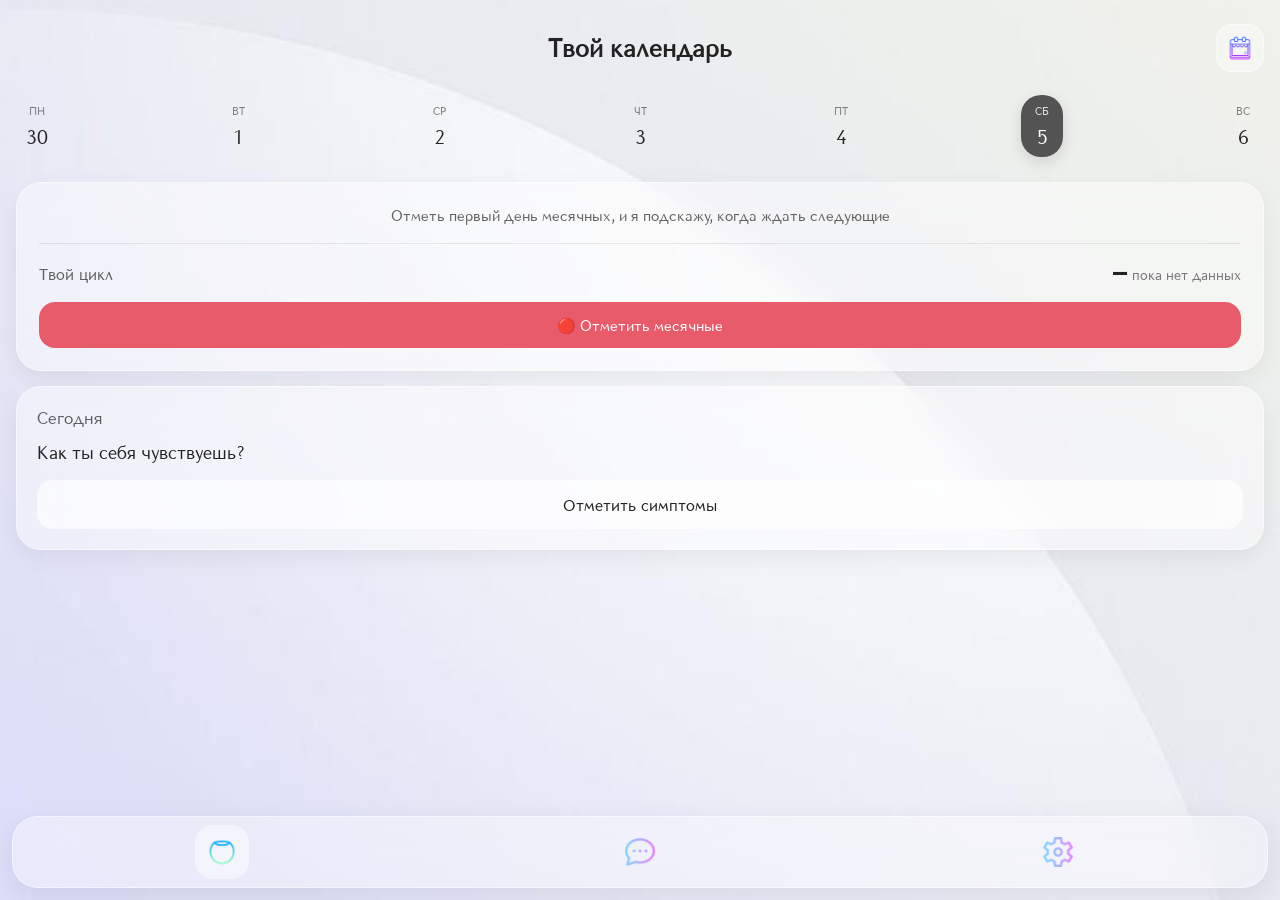
==== commit 78f68be9: "BLYAAAA YA EBAL ETO DELAT" ====
--- a/frontend/index.html
+++ b/frontend/index.html
@@ -12,6 +12,7 @@
     <title>Твой календарь</title>
 
     <link rel="stylesheet" href="styles/style.css">
+    <script src="scripts/theme.js"></script>
     <link rel="stylesheet" href="styles/transitions.css">
     <script src="scripts/transitions.js"></script>
 
@@ -218,6 +219,7 @@
     </main>
 
 
+    <script src="scripts/api.js"></script>
     <script src="scripts/cycle-data.js"></script>
     <script src="scripts/index.js"></script>
 
--- a/frontend/styles/style.css
+++ b/frontend/styles/style.css
@@ -1,6 +1,6 @@
 @font-face {
     font-family: "Jonova";
-    src: url("fonts/Jonova-Regular.ttf") format("truetype");
+    src: url("../fonts/Jonova-Regular.ttf") format("truetype");
 }
 
 
@@ -30,7 +30,7 @@
 
     color: #222;
 
-    background-image: url("backgrounds/home.png");
+    background-image: url("../backgrounds/home.png");
     background-size: cover;
     background-position: center;
     background-attachment: fixed;
@@ -442,6 +442,51 @@
 
 .nav-button:active {
     transform: scale(0.9);
+}
+
+
+/* =========================================
+   ТЁМНАЯ ТЕМА
+   ========================================= */
+
+html[data-theme="dark"] body {
+    color: #f2f2f2;
+
+    background-color: #151515;
+    background-image:
+        linear-gradient(rgba(10, 10, 10, 0.72), rgba(10, 10, 10, 0.72)),
+        url("../backgrounds/home.png");
+}
+
+
+html[data-theme="dark"] .cycle-card,
+html[data-theme="dark"] .today-card {
+    background: rgba(30, 30, 30, 0.68);
+    border-color: rgba(255, 255, 255, 0.16);
+}
+
+
+html[data-theme="dark"] .action-button,
+html[data-theme="dark"] .calendar-button,
+html[data-theme="dark"] .bottom-navigation {
+    background: rgba(30, 30, 30, 0.72);
+    border-color: rgba(255, 255, 255, 0.16);
+}
+
+
+html[data-theme="dark"] .action-button {
+    color: #f2f2f2;
+}
+
+
+html[data-theme="dark"] .bottom-navigation .nav-button.active {
+    background: rgba(255, 255, 255, 0.16);
+}
+
+
+html[data-theme="dark"] .calendar-modal {
+    background: rgba(28, 28, 28, 0.96);
+    color: #f2f2f2;
 }
 
 
